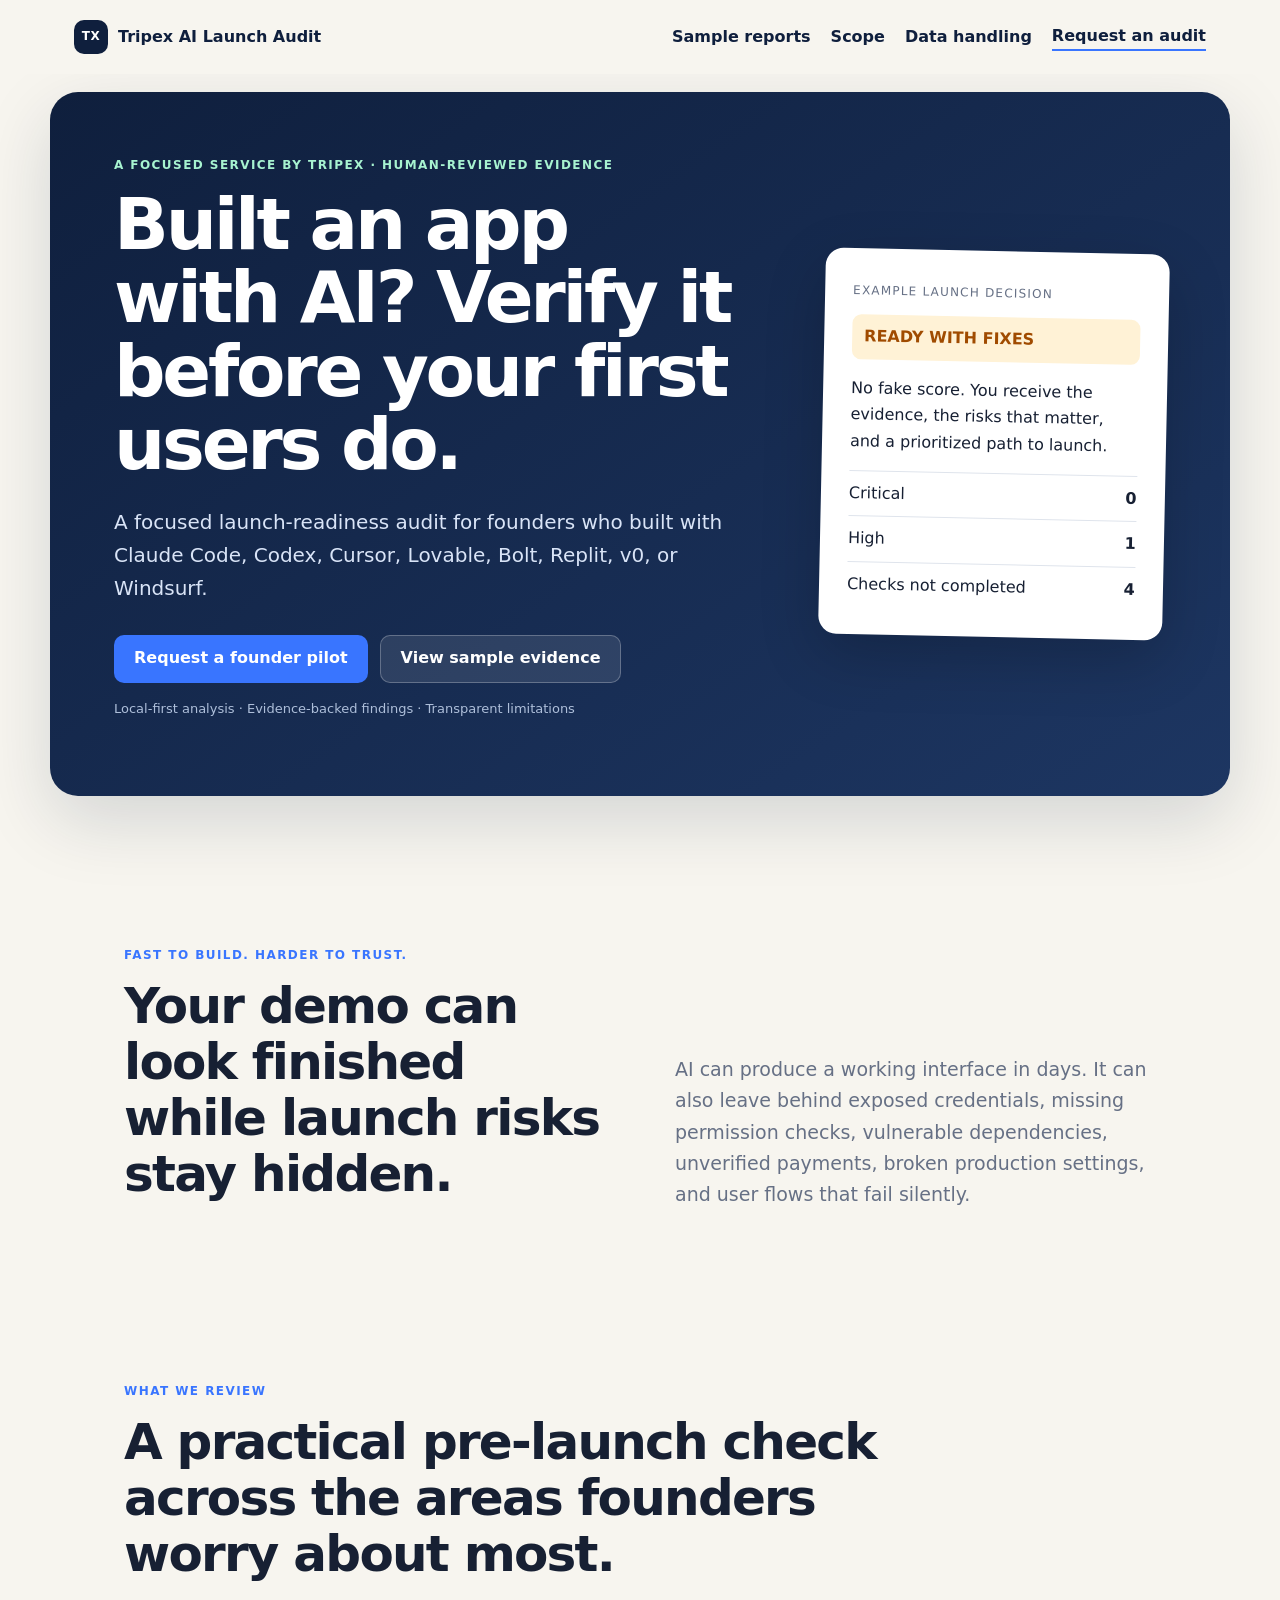
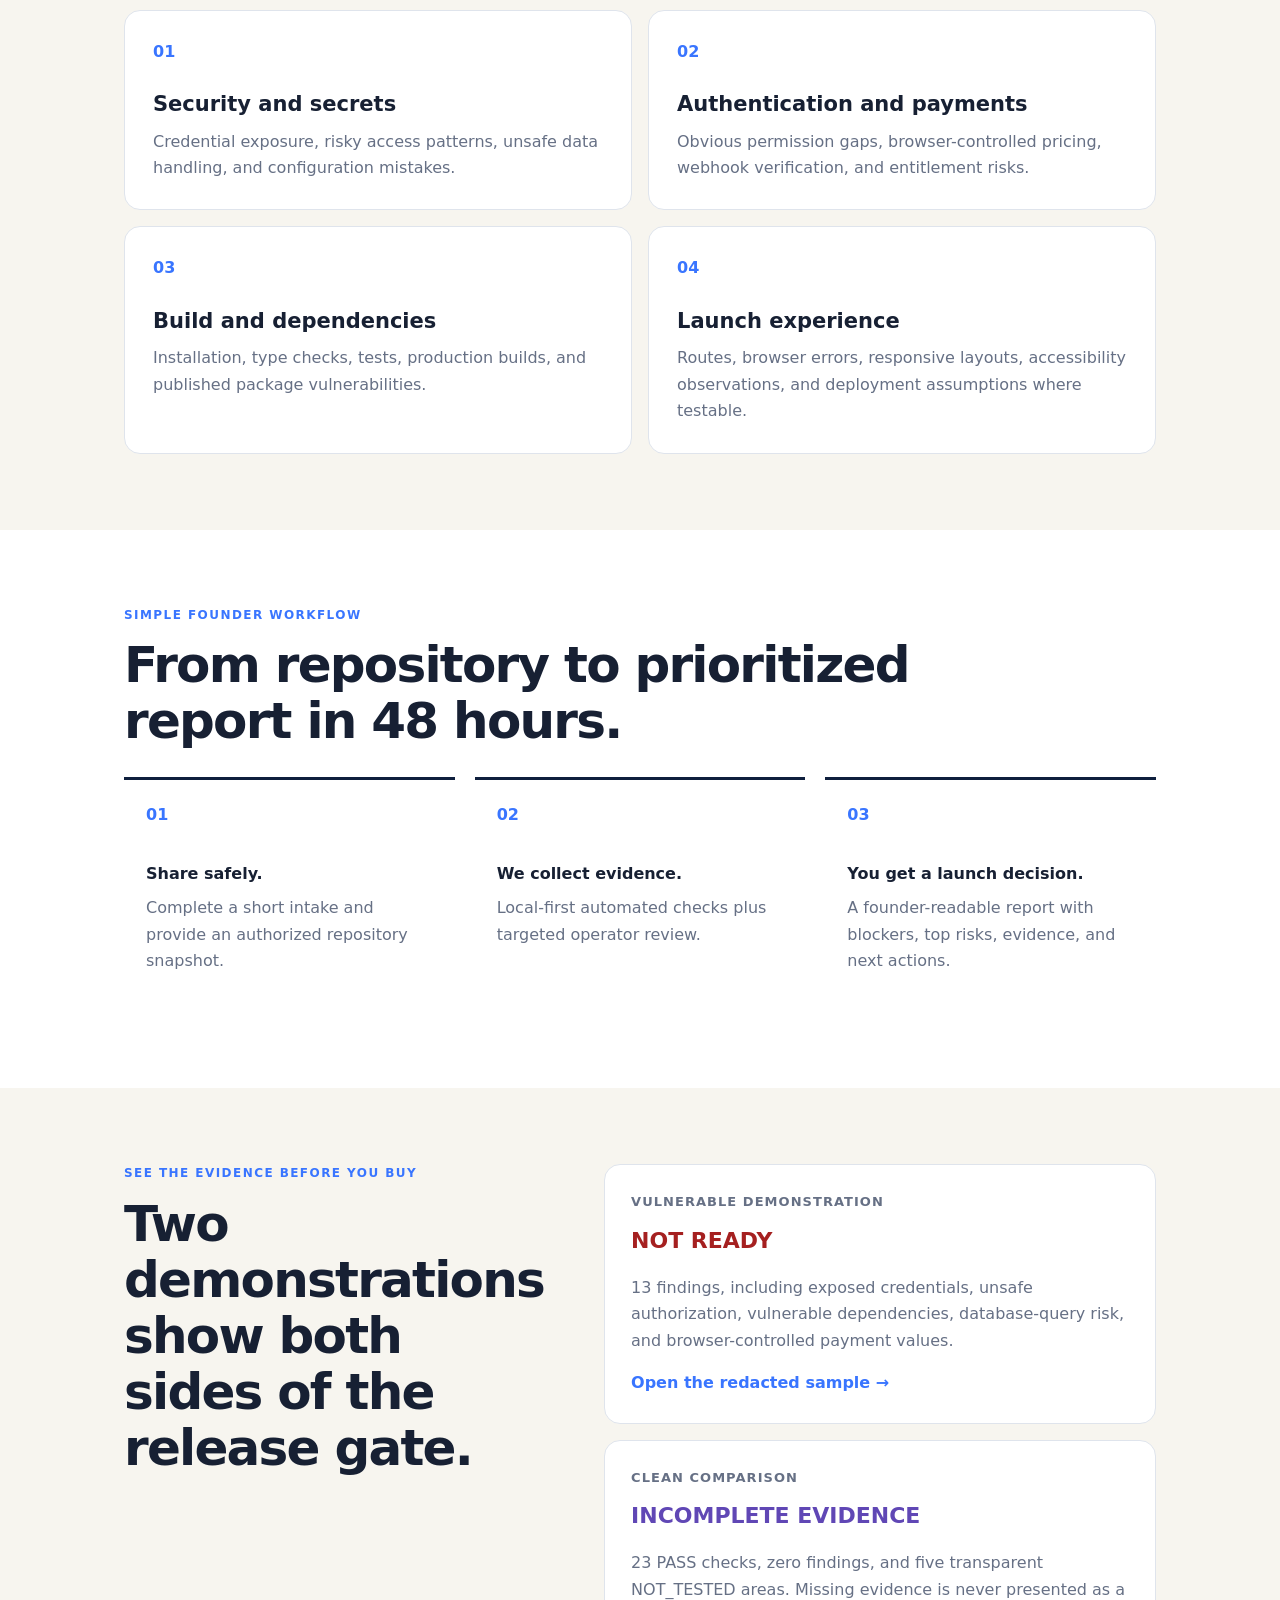
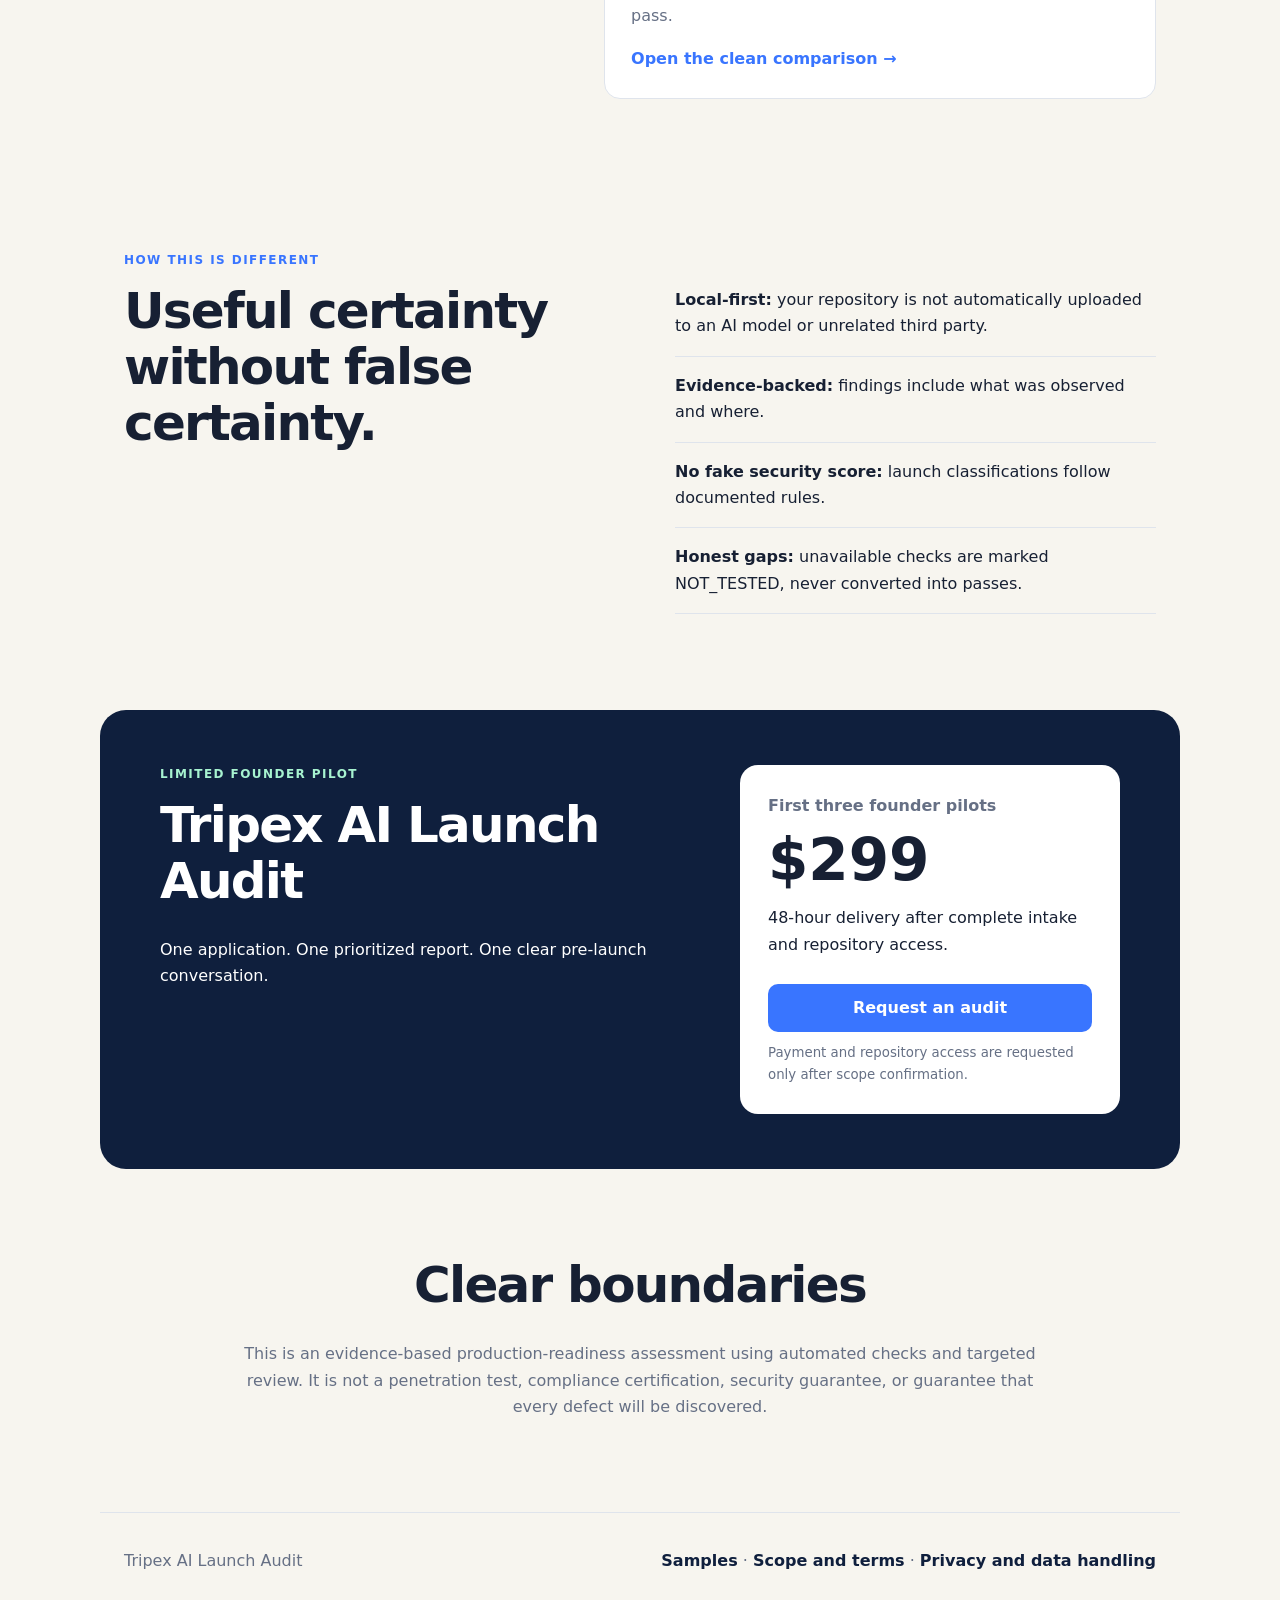
==== index.html @ e5b13e17 "Prepare Tripex AI Launch Audit pilot site" ====
<!doctype html>
<html lang="en">
<head>
  <meta charset="utf-8">
  <meta name="viewport" content="width=device-width, initial-scale=1">
  <meta name="description" content="Evidence-based launch readiness audits for AI-built web applications.">
  <title>Tripex AI Launch Audit — Founder Pilot</title>
  <link rel="stylesheet" href="styles.css">
  <link rel="stylesheet" href="site-enhancements.css">
</head>
<body>
  <header class="site-header">
    <a class="brand" href="#top" aria-label="Tripex AI Launch Audit home"><span class="brand-mark">TX</span> Tripex AI Launch Audit</a>
    <nav class="site-nav" aria-label="Primary navigation"><a href="samples.html">Sample reports</a><a href="scope.html">Scope</a><a href="privacy.html">Data handling</a><a class="header-cta" href="#request">Request an audit</a></nav>
  </header>
  <main id="top">
    <section class="hero">
      <div class="hero-copy">
        <p class="eyebrow">A focused service by Tripex · human-reviewed evidence</p>
        <h1>Built an app with AI? Verify it before your first users do.</h1>
        <p class="lede">A focused launch-readiness audit for founders who built with Claude Code, Codex, Cursor, Lovable, Bolt, Replit, v0, or Windsurf.</p>
        <div class="hero-actions">
          <a class="button primary" href="#request">Request a founder pilot</a>
          <a class="button secondary" href="samples.html">View sample evidence</a>
        </div>
        <p class="micro">Local-first analysis · Evidence-backed findings · Transparent limitations</p>
      </div>
      <aside class="decision-card" aria-label="Example audit outcome">
        <span class="card-label">Example launch decision</span>
        <strong class="status">READY WITH FIXES</strong>
        <p>No fake score. You receive the evidence, the risks that matter, and a prioritized path to launch.</p>
        <div class="risk-row"><span>Critical</span><b>0</b></div>
        <div class="risk-row"><span>High</span><b>1</b></div>
        <div class="risk-row"><span>Checks not completed</span><b>4</b></div>
      </aside>
    </section>

    <section class="problem section">
      <div>
        <p class="eyebrow">Fast to build. Harder to trust.</p>
        <h2>Your demo can look finished while launch risks stay hidden.</h2>
      </div>
      <p>AI can produce a working interface in days. It can also leave behind exposed credentials, missing permission checks, vulnerable dependencies, unverified payments, broken production settings, and user flows that fail silently.</p>
    </section>

    <section id="what-you-get" class="section">
      <p class="eyebrow">What we review</p>
      <h2>A practical pre-launch check across the areas founders worry about most.</h2>
      <div class="feature-grid">
        <article><span>01</span><h3>Security and secrets</h3><p>Credential exposure, risky access patterns, unsafe data handling, and configuration mistakes.</p></article>
        <article><span>02</span><h3>Authentication and payments</h3><p>Obvious permission gaps, browser-controlled pricing, webhook verification, and entitlement risks.</p></article>
        <article><span>03</span><h3>Build and dependencies</h3><p>Installation, type checks, tests, production builds, and published package vulnerabilities.</p></article>
        <article><span>04</span><h3>Launch experience</h3><p>Routes, browser errors, responsive layouts, accessibility observations, and deployment assumptions where testable.</p></article>
      </div>
    </section>

    <section class="section process">
      <p class="eyebrow">Simple founder workflow</p>
      <h2>From repository to prioritized report in 48 hours.</h2>
      <ol>
        <li><b>Share safely.</b><span>Complete a short intake and provide an authorized repository snapshot.</span></li>
        <li><b>We collect evidence.</b><span>Local-first automated checks plus targeted operator review.</span></li>
        <li><b>You get a launch decision.</b><span>A founder-readable report with blockers, top risks, evidence, and next actions.</span></li>
      </ol>
    </section>

    <section class="section proof">
      <div><p class="eyebrow">See the evidence before you buy</p><h2>Two demonstrations show both sides of the release gate.</h2></div>
      <div class="proof-grid">
        <article class="proof-card bad"><span>Vulnerable demonstration</span><strong>NOT READY</strong><p>13 findings, including exposed credentials, unsafe authorization, vulnerable dependencies, database-query risk, and browser-controlled payment values.</p><a href="sample-vulnerable.html">Open the redacted sample →</a></article>
        <article class="proof-card neutral"><span>Clean comparison</span><strong>INCOMPLETE EVIDENCE</strong><p>23 PASS checks, zero findings, and five transparent NOT_TESTED areas. Missing evidence is never presented as a pass.</p><a href="sample-clean.html">Open the clean comparison →</a></article>
      </div>
    </section>

    <section class="section trust">
      <div><p class="eyebrow">How this is different</p><h2>Useful certainty without false certainty.</h2></div>
      <ul>
        <li><b>Local-first:</b> your repository is not automatically uploaded to an AI model or unrelated third party.</li>
        <li><b>Evidence-backed:</b> findings include what was observed and where.</li>
        <li><b>No fake security score:</b> launch classifications follow documented rules.</li>
        <li><b>Honest gaps:</b> unavailable checks are marked NOT_TESTED, never converted into passes.</li>
      </ul>
    </section>

    <section id="request" class="offer section">
      <div>
        <p class="eyebrow">Limited founder pilot</p>
        <h2>Tripex AI Launch Audit</h2>
        <p>One application. One prioritized report. One clear pre-launch conversation.</p>
      </div>
      <div class="price-card">
        <span>First three founder pilots</span>
        <strong>$299</strong>
        <p>48-hour delivery after complete intake and repository access.</p>
        <a class="button primary" href="mailto:CONTACT_EMAIL?subject=Tripex%20AI%20Launch%20Audit%20Pilot">Request an audit</a>
        <small>Payment and repository access are requested only after scope confirmation.</small>
      </div>
    </section>

    <section class="limitations section">
      <h2>Clear boundaries</h2>
      <p>This is an evidence-based production-readiness assessment using automated checks and targeted review. It is not a penetration test, compliance certification, security guarantee, or guarantee that every defect will be discovered.</p>
    </section>
  </main>
  <footer><span>Tripex AI Launch Audit</span><span><a href="samples.html">Samples</a> · <a href="scope.html">Scope and terms</a> · <a href="privacy.html">Privacy and data handling</a></span></footer>
</body>
</html>
---- styles.css ----
:root{--navy:#0f1f3d;--navy-2:#1d3662;--blue:#3975ff;--mint:#a7f3d0;--cream:#f7f5ef;--white:#fff;--ink:#172033;--muted:#667085;--line:#dfe4ec;--shadow:0 24px 70px rgba(15,31,61,.15)}*{box-sizing:border-box}html{scroll-behavior:smooth}body{margin:0;background:var(--cream);color:var(--ink);font:16px/1.65 Inter,ui-sans-serif,system-ui,-apple-system,"Segoe UI",sans-serif}.site-header{height:74px;display:flex;align-items:center;justify-content:space-between;max-width:1180px;margin:auto;padding:0 24px}.brand{display:flex;align-items:center;gap:10px;color:var(--navy);font-weight:800;text-decoration:none}.brand-mark{display:grid;place-items:center;width:34px;height:34px;border-radius:10px;background:var(--navy);color:#fff;font-size:12px;letter-spacing:.05em}.header-cta{color:var(--navy);font-weight:750;text-decoration:none;border-bottom:2px solid var(--blue)}main{overflow:hidden}.hero{max-width:1180px;margin:18px auto 74px;padding:64px;display:grid;grid-template-columns:1.3fr .7fr;gap:70px;align-items:center;background:linear-gradient(145deg,var(--navy),var(--navy-2));border-radius:28px;color:#fff;box-shadow:var(--shadow)}.hero h1{font-size:clamp(42px,6vw,72px);line-height:1.02;letter-spacing:-.045em;margin:12px 0 24px;max-width:850px}.eyebrow{margin:0;text-transform:uppercase;letter-spacing:.12em;font-size:12px;font-weight:850;color:var(--blue)}.hero .eyebrow{color:var(--mint)}.lede{font-size:20px;color:#d9e4f7;max-width:720px}.hero-actions{display:flex;gap:12px;flex-wrap:wrap;margin:30px 0 15px}.button{display:inline-flex;align-items:center;justify-content:center;min-height:48px;padding:0 20px;border-radius:10px;text-decoration:none;font-weight:800}.primary{background:var(--blue);color:#fff}.secondary{background:rgba(255,255,255,.1);border:1px solid rgba(255,255,255,.25);color:#fff}.micro{font-size:13px;color:#aebfda}.decision-card{background:#fff;color:var(--ink);padding:28px;border-radius:18px;transform:rotate(1.2deg);box-shadow:0 20px 60px rgba(0,0,0,.2)}.card-label{font-size:12px;text-transform:uppercase;letter-spacing:.1em;color:var(--muted)}.status{display:block;color:#a04b00;background:#fff2d6;border-radius:9px;padding:9px 12px;margin:12px 0}.risk-row{display:flex;justify-content:space-between;border-top:1px solid var(--line);padding:9px 0}.section{max-width:1080px;margin:0 auto;padding:76px 24px}.section h2{font-size:clamp(31px,4vw,50px);line-height:1.12;letter-spacing:-.035em;margin:12px 0 28px;max-width:840px}.problem{display:grid;grid-template-columns:1fr 1fr;gap:70px;align-items:end}.problem>p{font-size:19px;color:var(--muted)}.feature-grid{display:grid;grid-template-columns:repeat(2,1fr);gap:16px}.feature-grid article{background:#fff;border:1px solid var(--line);padding:28px;border-radius:16px}.feature-grid article span{color:var(--blue);font-weight:850}.feature-grid h3{font-size:21px;margin:22px 0 7px}.feature-grid p{margin:0;color:var(--muted)}.process{background:#fff;max-width:none;padding-left:max(24px,calc((100vw - 1032px)/2));padding-right:max(24px,calc((100vw - 1032px)/2))}.process ol{padding:0;list-style:none;display:grid;grid-template-columns:repeat(3,1fr);gap:20px;counter-reset:step}.process li{counter-increment:step;padding:22px;border-top:3px solid var(--navy)}.process li:before{content:"0" counter(step);display:block;color:var(--blue);font-weight:850;margin-bottom:32px}.process b,.process span{display:block}.process span{color:var(--muted);margin-top:8px}.trust{display:grid;grid-template-columns:1fr 1fr;gap:70px}.trust ul{list-style:none;padding:0;margin:20px 0}.trust li{padding:16px 0;border-bottom:1px solid var(--line)}.offer{display:grid;grid-template-columns:1fr 380px;gap:70px;background:var(--navy);color:#fff;border-radius:26px;padding:55px 60px}.offer .eyebrow{color:var(--mint)}.price-card{background:#fff;color:var(--ink);border-radius:18px;padding:28px}.price-card>span{color:var(--muted);font-weight:700}.price-card strong{display:block;font-size:58px;line-height:1;margin:12px 0}.price-card .button{width:100%;margin:10px 0}.price-card small{display:block;color:var(--muted)}.limitations{text-align:center;max-width:850px}.limitations h2{margin-left:auto;margin-right:auto}.limitations p{color:var(--muted)}footer{display:flex;justify-content:space-between;gap:30px;max-width:1080px;margin:auto;padding:35px 24px 55px;color:var(--muted);border-top:1px solid var(--line)}@media(max-width:820px){.hero{margin:8px 14px 46px;padding:38px 24px;grid-template-columns:1fr;gap:30px}.decision-card{transform:none}.problem,.trust,.offer{grid-template-columns:1fr;gap:24px}.feature-grid,.process ol{grid-template-columns:1fr}.offer{margin:0 14px;padding:38px 24px}.price-card{width:100%}footer{flex-direction:column}.site-header{height:64px}.header-cta{font-size:14px}}
---- site-enhancements.css ----
.site-header{min-height:74px;height:auto;padding-top:12px;padding-bottom:12px;gap:24px}.site-nav{display:flex;align-items:center;gap:20px}.site-nav a,footer a{color:var(--navy);font-weight:700;text-decoration:none}.proof{display:grid;grid-template-columns:.8fr 1.2fr;gap:60px;align-items:start}.proof-grid{display:grid;gap:16px}.proof-card{background:#fff;border:1px solid var(--line);border-radius:16px;padding:26px}.proof-card>span{display:block;color:var(--muted);font-size:13px;font-weight:750;text-transform:uppercase;letter-spacing:.08em}.proof-card>strong{display:block;margin:10px 0;font-size:22px}.proof-card.bad>strong{color:#a52020}.proof-card.neutral>strong{color:#6047b5}.proof-card p{color:var(--muted)}.proof-card a{font-weight:800;color:var(--blue);text-decoration:none}.page-shell{max-width:900px;margin:40px auto 80px;padding:0 24px}.page-hero{background:var(--navy);color:#fff;border-radius:24px;padding:48px;margin-bottom:28px}.page-hero h1{font-size:clamp(36px,5vw,58px);line-height:1.05;margin:10px 0}.page-card{background:#fff;border:1px solid var(--line);border-radius:16px;padding:28px;margin:16px 0}.page-card h2{margin-top:0}.page-card h3{margin-top:28px}.page-card p,.page-card li{color:#43506a}.page-card a{color:var(--blue);font-weight:750}.summary-row{display:grid;grid-template-columns:repeat(4,1fr);gap:10px;margin:20px 0}.summary-row div{background:var(--cream);border-radius:10px;padding:14px}.summary-row strong,.summary-row span{display:block}.summary-row span{font-size:12px;color:var(--muted)}.callout{border-left:4px solid var(--blue);padding:14px 18px;background:#eef3ff;border-radius:0 10px 10px 0}.check-list{list-style:none;padding:0}.check-list li{padding:10px 0;border-bottom:1px solid var(--line)}
@media(max-width:820px){.site-nav{display:none}.proof{grid-template-columns:1fr;gap:24px}.summary-row{grid-template-columns:repeat(2,1fr)}.page-hero{padding:32px 24px}}
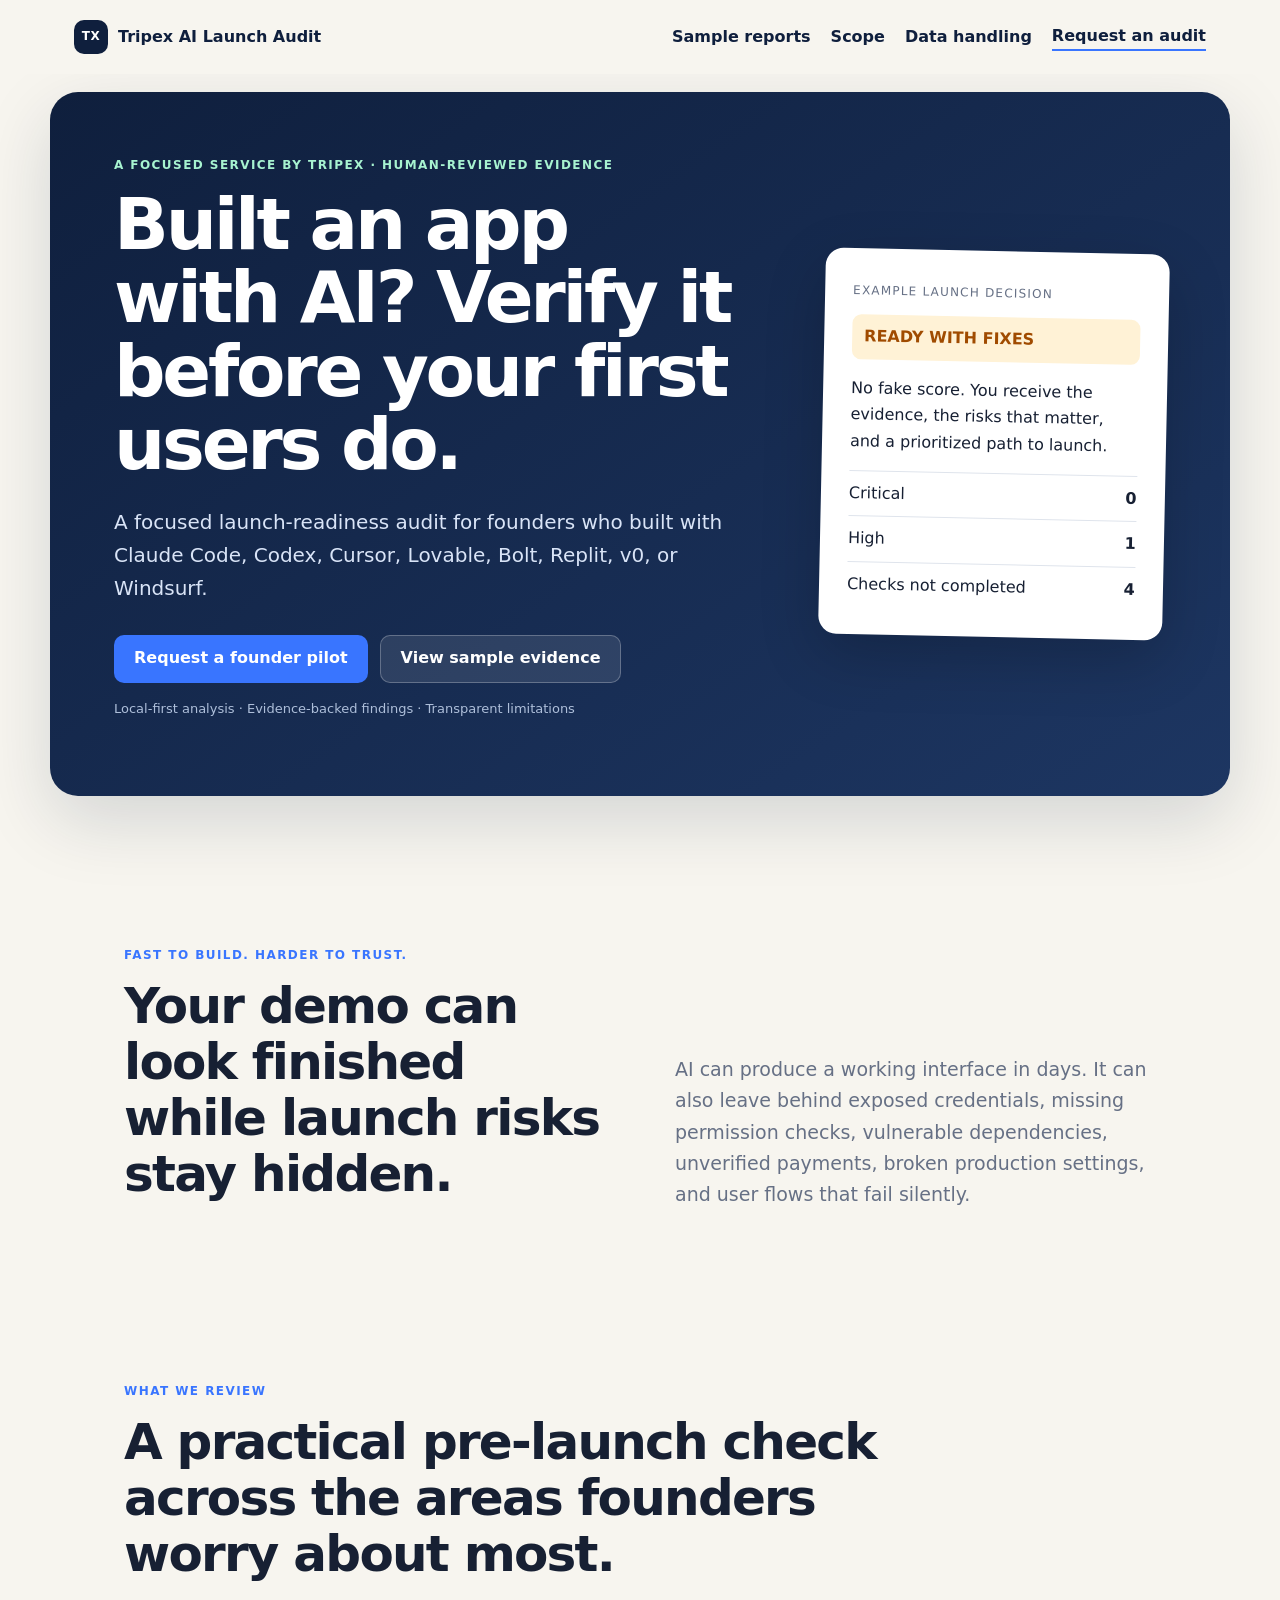
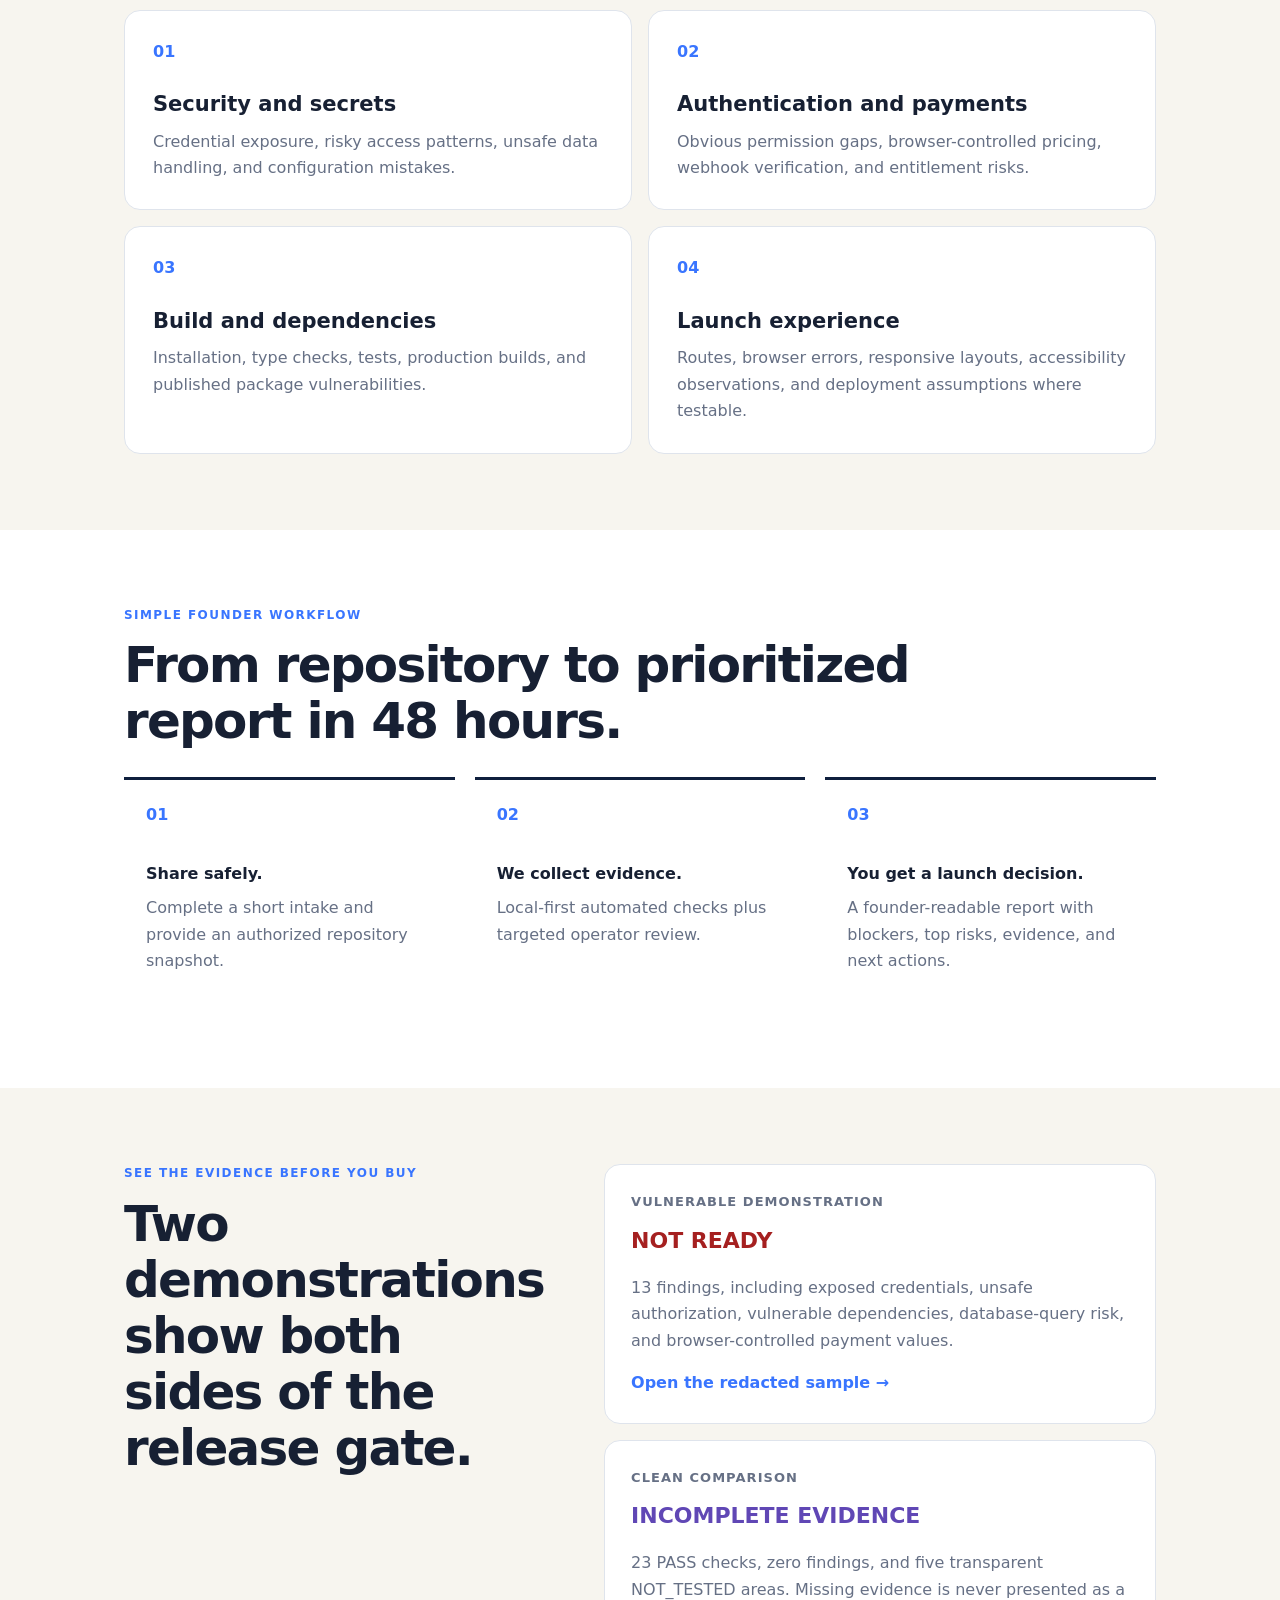
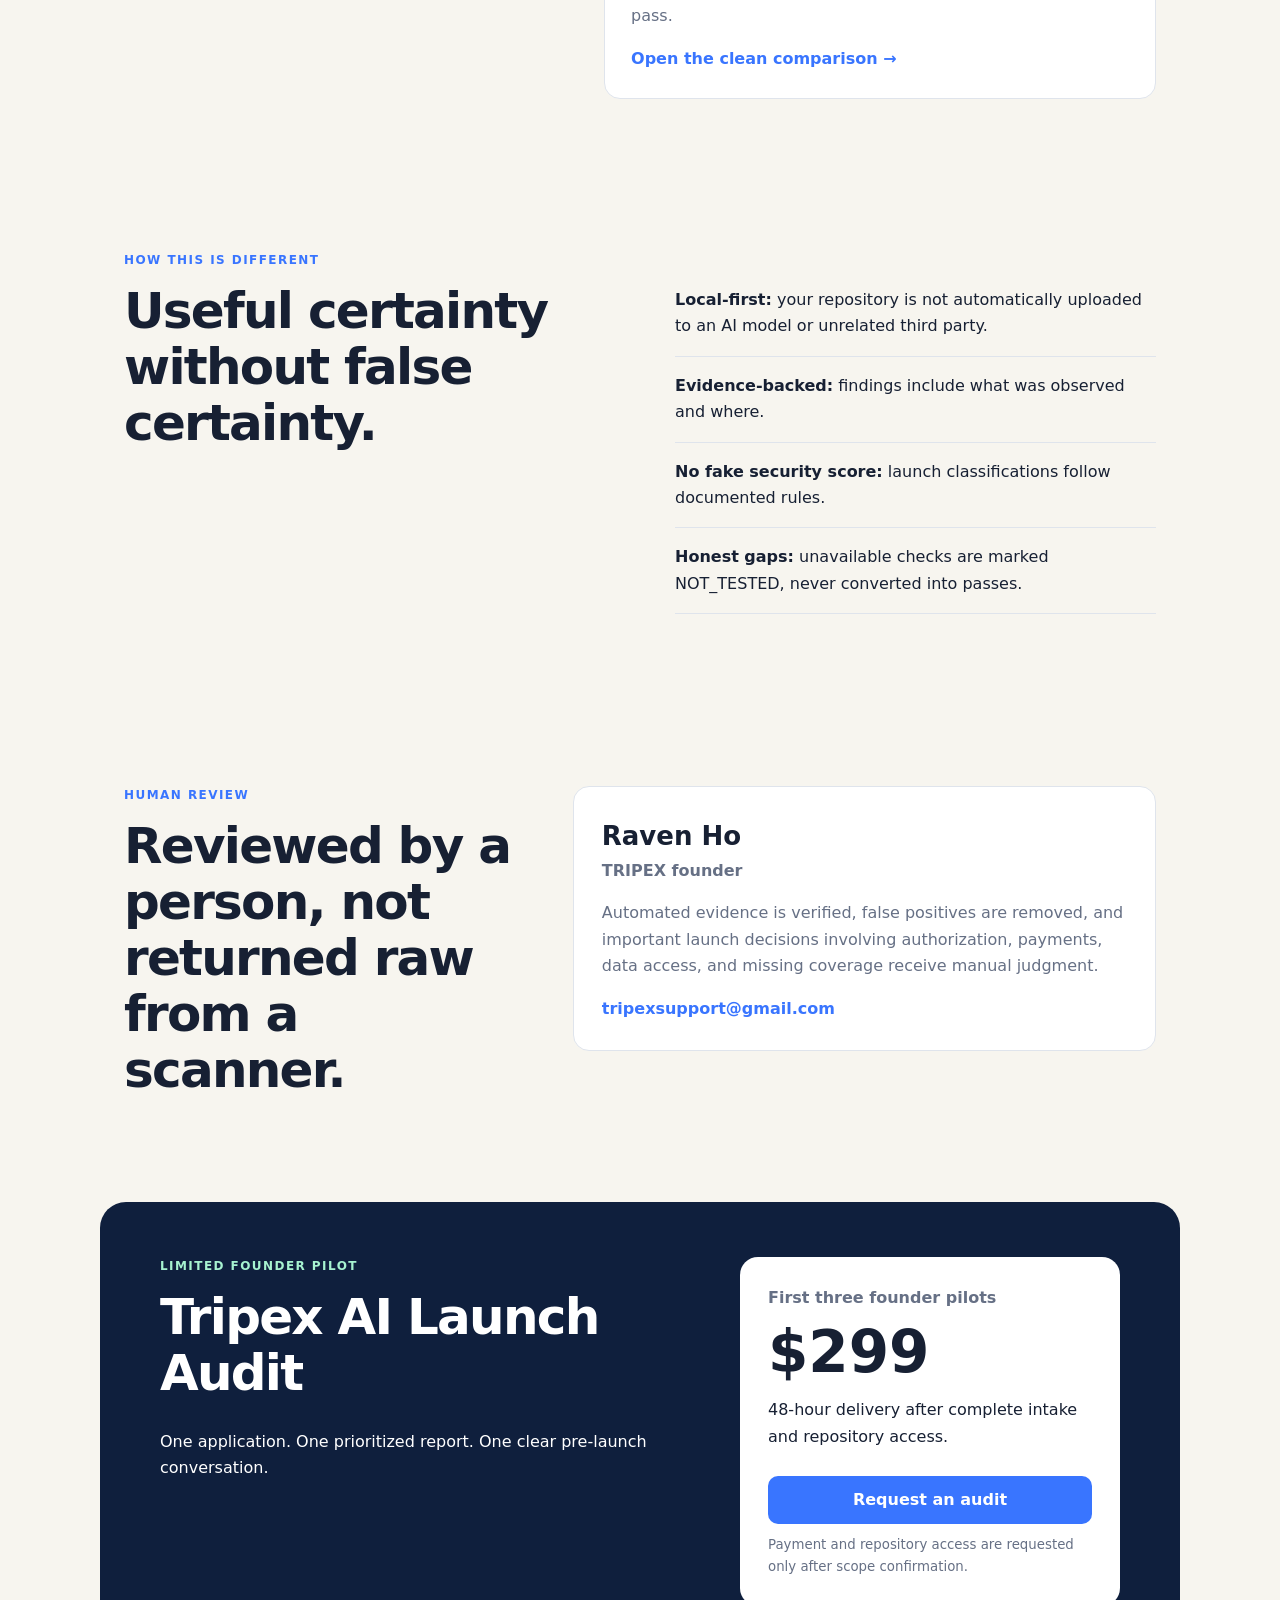
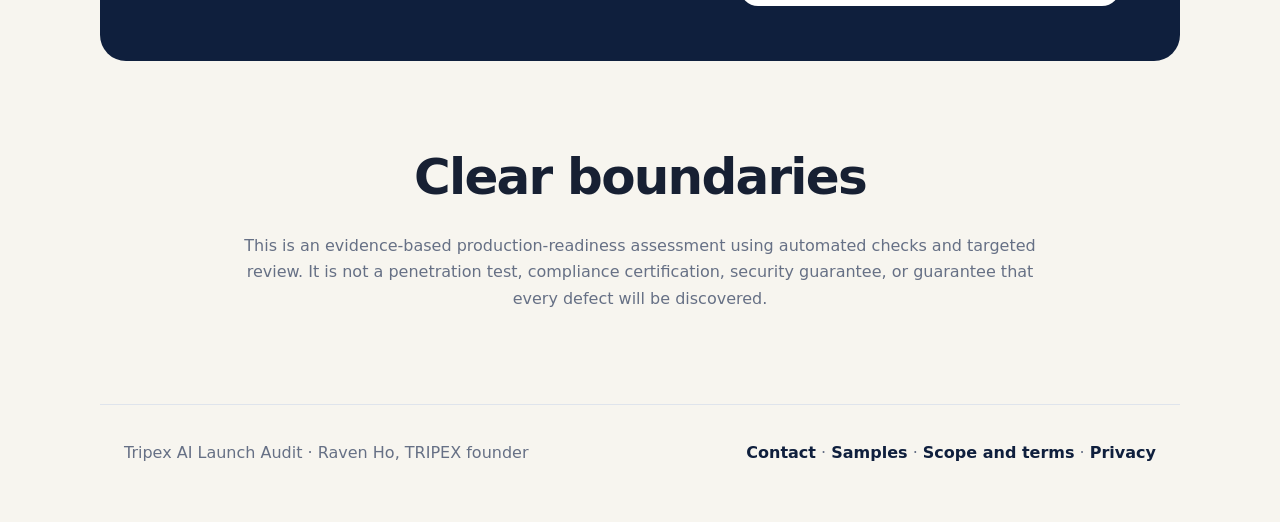
==== commit 039e0597: "Add public operator identity and contact details" ====
--- a/index.html
+++ b/index.html
@@ -82,6 +82,11 @@
       </ul>
     </section>
 
+    <section class="section reviewer">
+      <div><p class="eyebrow">Human review</p><h2>Reviewed by a person, not returned raw from a scanner.</h2></div>
+      <div class="reviewer-card"><strong>Raven Ho</strong><span>TRIPEX founder</span><p>Automated evidence is verified, false positives are removed, and important launch decisions involving authorization, payments, data access, and missing coverage receive manual judgment.</p><a href="mailto:tripexsupport@gmail.com">tripexsupport@gmail.com</a></div>
+    </section>
+
     <section id="request" class="offer section">
       <div>
         <p class="eyebrow">Limited founder pilot</p>
@@ -92,7 +97,7 @@
         <span>First three founder pilots</span>
         <strong>$299</strong>
         <p>48-hour delivery after complete intake and repository access.</p>
-        <a class="button primary" href="mailto:CONTACT_EMAIL?subject=Tripex%20AI%20Launch%20Audit%20Pilot">Request an audit</a>
+        <a class="button primary" href="mailto:tripexsupport@gmail.com?subject=Tripex%20AI%20Launch%20Audit%20Pilot">Request an audit</a>
         <small>Payment and repository access are requested only after scope confirmation.</small>
       </div>
     </section>
@@ -102,6 +107,6 @@
       <p>This is an evidence-based production-readiness assessment using automated checks and targeted review. It is not a penetration test, compliance certification, security guarantee, or guarantee that every defect will be discovered.</p>
     </section>
   </main>
-  <footer><span>Tripex AI Launch Audit</span><span><a href="samples.html">Samples</a> · <a href="scope.html">Scope and terms</a> · <a href="privacy.html">Privacy and data handling</a></span></footer>
+  <footer><span>Tripex AI Launch Audit · Raven Ho, TRIPEX founder</span><span><a href="mailto:tripexsupport@gmail.com">Contact</a> · <a href="samples.html">Samples</a> · <a href="scope.html">Scope and terms</a> · <a href="privacy.html">Privacy</a></span></footer>
 </body>
 </html>
--- a/site-enhancements.css
+++ b/site-enhancements.css
@@ -1,2 +1,4 @@
 .site-header{min-height:74px;height:auto;padding-top:12px;padding-bottom:12px;gap:24px}.site-nav{display:flex;align-items:center;gap:20px}.site-nav a,footer a{color:var(--navy);font-weight:700;text-decoration:none}.proof{display:grid;grid-template-columns:.8fr 1.2fr;gap:60px;align-items:start}.proof-grid{display:grid;gap:16px}.proof-card{background:#fff;border:1px solid var(--line);border-radius:16px;padding:26px}.proof-card>span{display:block;color:var(--muted);font-size:13px;font-weight:750;text-transform:uppercase;letter-spacing:.08em}.proof-card>strong{display:block;margin:10px 0;font-size:22px}.proof-card.bad>strong{color:#a52020}.proof-card.neutral>strong{color:#6047b5}.proof-card p{color:var(--muted)}.proof-card a{font-weight:800;color:var(--blue);text-decoration:none}.page-shell{max-width:900px;margin:40px auto 80px;padding:0 24px}.page-hero{background:var(--navy);color:#fff;border-radius:24px;padding:48px;margin-bottom:28px}.page-hero h1{font-size:clamp(36px,5vw,58px);line-height:1.05;margin:10px 0}.page-card{background:#fff;border:1px solid var(--line);border-radius:16px;padding:28px;margin:16px 0}.page-card h2{margin-top:0}.page-card h3{margin-top:28px}.page-card p,.page-card li{color:#43506a}.page-card a{color:var(--blue);font-weight:750}.summary-row{display:grid;grid-template-columns:repeat(4,1fr);gap:10px;margin:20px 0}.summary-row div{background:var(--cream);border-radius:10px;padding:14px}.summary-row strong,.summary-row span{display:block}.summary-row span{font-size:12px;color:var(--muted)}.callout{border-left:4px solid var(--blue);padding:14px 18px;background:#eef3ff;border-radius:0 10px 10px 0}.check-list{list-style:none;padding:0}.check-list li{padding:10px 0;border-bottom:1px solid var(--line)}
 @media(max-width:820px){.site-nav{display:none}.proof{grid-template-columns:1fr;gap:24px}.summary-row{grid-template-columns:repeat(2,1fr)}.page-hero{padding:32px 24px}}
+.reviewer{display:grid;grid-template-columns:.8fr 1.2fr;gap:60px;align-items:start}.reviewer-card{background:#fff;border:1px solid var(--line);border-radius:16px;padding:28px}.reviewer-card strong,.reviewer-card span{display:block}.reviewer-card strong{font-size:26px}.reviewer-card span{color:var(--muted);font-weight:700}.reviewer-card p{color:var(--muted)}.reviewer-card a{color:var(--blue);font-weight:800;text-decoration:none}
+@media(max-width:820px){.reviewer{grid-template-columns:1fr;gap:24px}}
